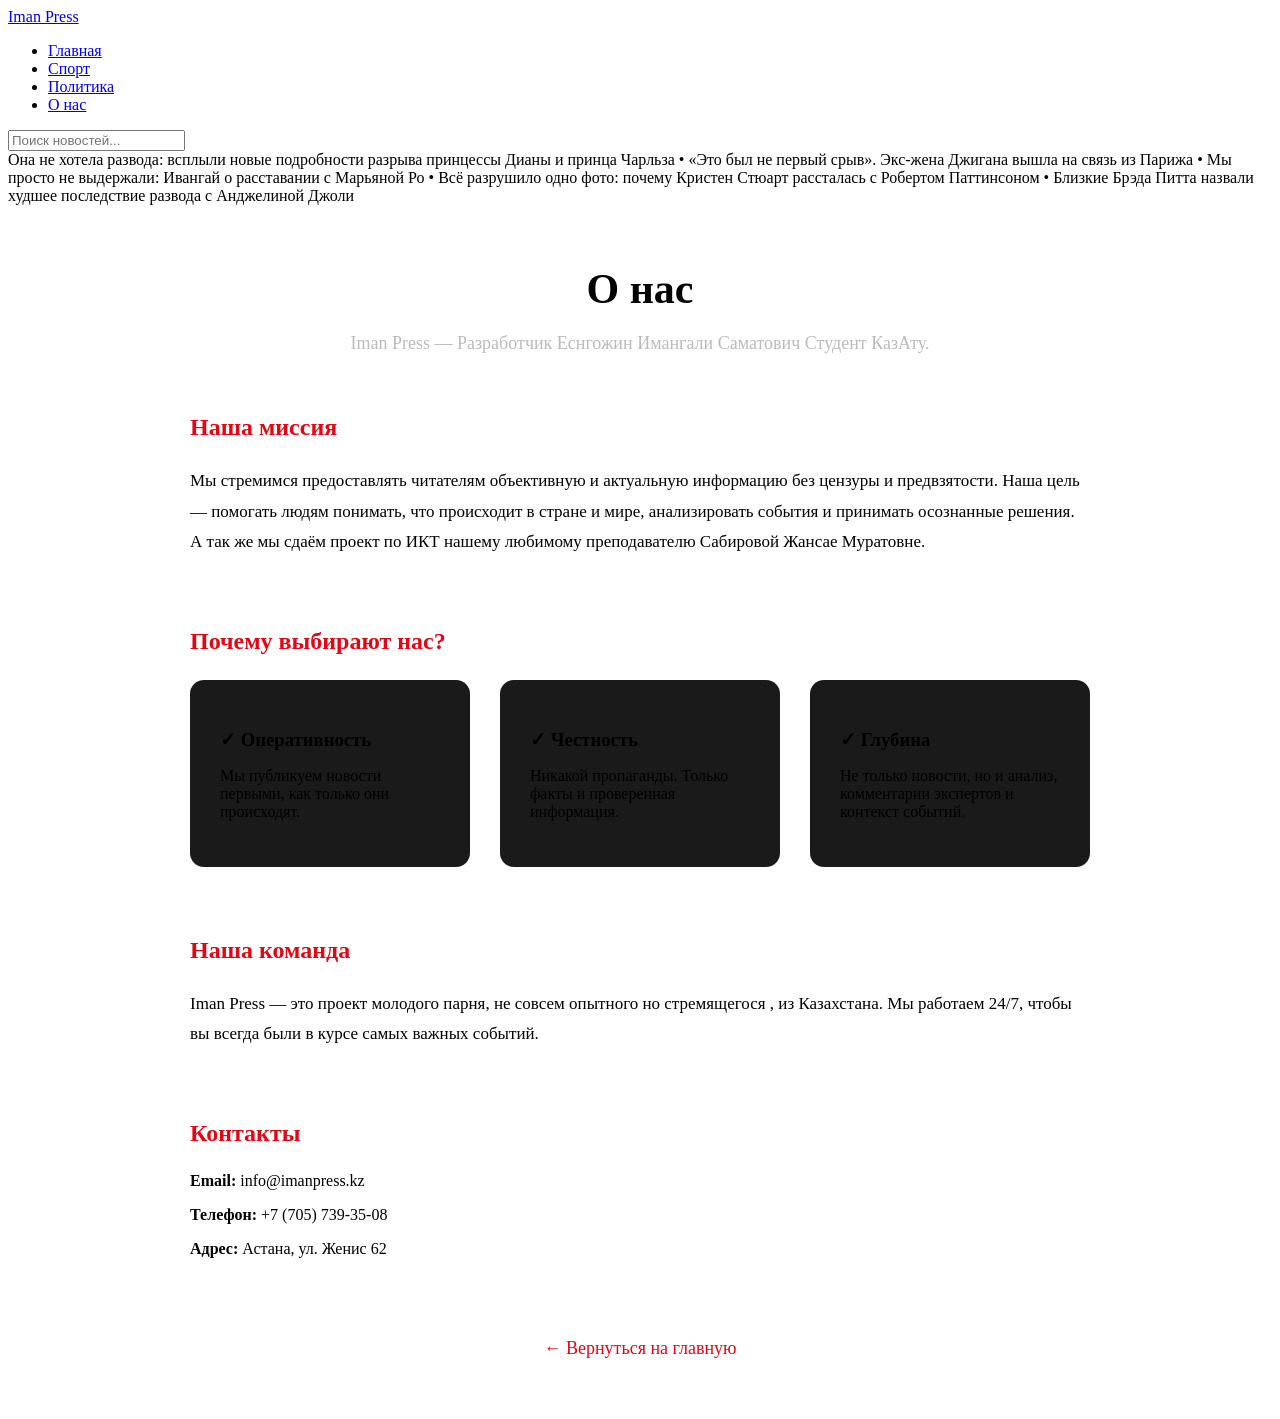
==== about.html @ 69dcd785 "Initial commit" ====
<!DOCTYPE html>
<html lang="ru">
<head>
    <meta charset="UTF-8">
    <meta name="viewport" content="width=device-width, initial-scale=1.0">
    <title>Iman Press — О нас</title>
    <link rel="stylesheet" href="style.css">
</head>
<body class="dark-page">

    <header>
        <nav class="navbar">    
            <div class="container">
                <a href="index.html" class="logo">Iman Press</a>
                <ul class="nav-menu">
                    <li><a href="index.html" class="nav-link">Главная</a></li>
                    <li><a href="sport.html" class="nav-link">Спорт</a></li>
                    <li><a href="politics.html" class="nav-link">Политика</a></li>
                    <li><a href="about.html" class="nav-link active">О нас</a></li>
                </ul>
                <input type="text" id="search-input" placeholder="Поиск новостей..." class="search-input">
            </div>
        </nav>

        <div class="breaking-news">
            <div class="container">
                <span id="ticker">Она не хотела развода: всплыли новые подробности разрыва принцессы Дианы и принца Чарльза  •  «Это был не первый срыв». Экс-жена Джигана вышла на связь из Парижа  •  Мы просто не выдержали: Ивангай о расставании с Марьяной Ро  •  Всё разрушило одно фото: почему Кристен Стюарт рассталась с Робертом Паттинсоном  •  Близкие Брэда Питта назвали худшее последствие развода с Анджелиной Джоли</span>
            </div>
        </div>
    </header>

    <main class="container" style="max-width: 900px; margin: 60px auto;">

        <h1 style="font-size: 42px; text-align: center; margin-bottom: 20px;">О нас</h1>
        <p style="text-align: center; font-size: 18px; color: #bbbbbb; max-width: 700px; margin: 0 auto 60px;">
            Iman Press — Разработчик Еснгожин Имангали Саматович Студент КазАту.
        </p>

        <div class="about-content">

            <section style="margin-bottom: 70px;">
                <h2 style="color: #e30613; margin-bottom: 25px;">Наша миссия</h2>
                <p style="font-size: 17px; line-height: 1.8;">
                    Мы стремимся предоставлять читателям объективную и актуальную информацию без цензуры и предвзятости. 
                    Наша цель — помогать людям понимать, что происходит в стране и мире, анализировать события и принимать осознанные решения.
                    А так же мы сдаём проект по ИКТ нашему любимому преподавателю Сабировой Жансае Муратовне.
                </p>
            </section>

            <section style="margin-bottom: 70px;">
                <h2 style="color: #e30613; margin-bottom: 25px;">Почему выбирают нас?</h2>
                <div style="display: grid; grid-template-columns: repeat(auto-fit, minmax(280px, 1fr)); gap: 30px;">
                    <div style="background: #1a1a1a; padding: 30px; border-radius: 14px;">
                        <h3 style="margin-bottom: 15px;">✓ Оперативность</h3>
                        <p>Мы публикуем новости первыми, как только они происходят.</p>
                    </div>
                    <div style="background: #1a1a1a; padding: 30px; border-radius: 14px;">
                        <h3 style="margin-bottom: 15px;">✓ Честность</h3>
                        <p>Никакой пропаганды. Только факты и проверенная информация.</p>
                    </div>
                    <div style="background: #1a1a1a; padding: 30px; border-radius: 14px;">
                        <h3 style="margin-bottom: 15px;">✓ Глубина</h3>
                        <p>Не только новости, но и анализ, комментарии экспертов и контекст событий.</p>
                    </div>
                </div>
            </section>

            <section style="margin-bottom: 70px;">
                <h2 style="color: #e30613; margin-bottom: 25px;">Наша команда</h2>
                <p style="font-size: 17px; line-height: 1.8;">
                    Iman Press — это проект молодого парня, не совсем опытного но стремящегося , из Казахстана. 
                    Мы работаем 24/7, чтобы вы всегда были в курсе самых важных событий.
                </p>
            </section>

            <section>
                <h2 style="color: #e30613; margin-bottom: 25px;">Контакты</h2>
                <p><strong>Email:</strong> info@imanpress.kz</p>
                <p><strong>Телефон:</strong> +7 (705) 739-35-08</p>
                <p><strong>Адрес:</strong> Астана, ул. Женис 62</p>
            </section>

        </div>

        <div style="text-align: center; margin-top: 80px;">
            <a href="index.html" style="color: #e30613; font-size: 18px; text-decoration: none;">
                ← Вернуться на главную
            </a>
        </div>

    </main>

    <script src="script.js"></script>
</body>
</html>
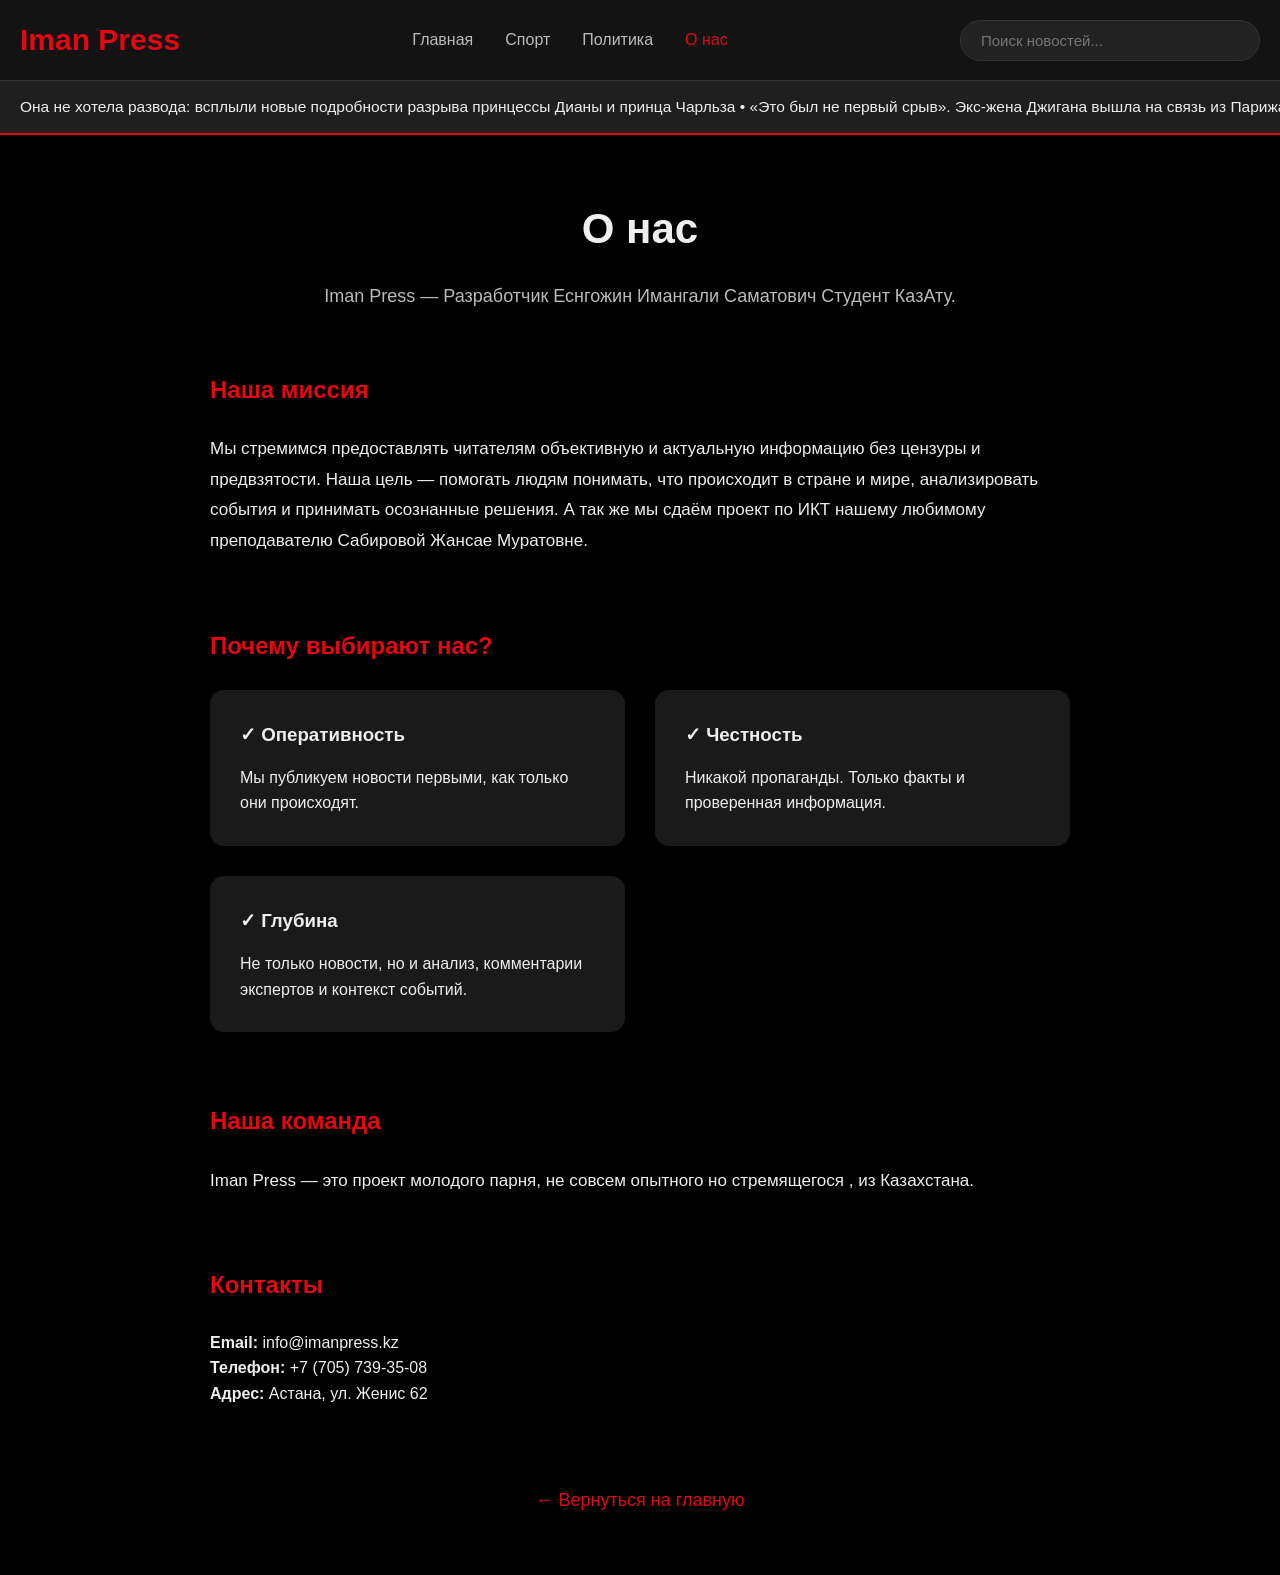
==== commit 15521a32: "Bug Fix" ====
--- a/about.html
+++ b/about.html
@@ -69,7 +69,7 @@
                 <h2 style="color: #e30613; margin-bottom: 25px;">Наша команда</h2>
                 <p style="font-size: 17px; line-height: 1.8;">
                     Iman Press — это проект молодого парня, не совсем опытного но стремящегося , из Казахстана. 
-                    Мы работаем 24/7, чтобы вы всегда были в курсе самых важных событий.
+                    <!-- Мы работаем 24/7, чтобы вы всегда были в курсе самых важных событий. -->
                 </p>
             </section>
 
@@ -92,4 +92,4 @@
 
     <script src="script.js"></script>
 </body>
-</html>+</html>
--- a/style.css
+++ b/style.css
@@ -0,0 +1,343 @@
+
+:root {
+    --bg: url('Photo/Bg.jpg');
+    --card: #1a1a1a;
+    --text: #eeeeee;
+    --text-light: #bbbbbb;
+    --accent: #e30613;
+    --border: #333333;
+}
+
+* {
+    margin: 0;
+    padding: 0;
+    box-sizing: border-box;
+}
+
+body {
+    background: var(--bg);
+    color: var(--text);
+    font-family: 'Segoe UI', Arial, sans-serif;
+    line-height: 1.6;
+}
+
+body.dark-page {
+    background: #000;
+}
+
+.navbar {
+    background: rgba(20, 20, 20, 0.98);
+    backdrop-filter: blur(12px);
+    position: sticky;
+    top: 0;
+    z-index: 1000;
+    border-bottom: 1px solid var(--border);
+    padding: 16px 0;
+}
+
+.container {
+    max-width: 1280px;
+    margin: 0 auto;
+    padding: 0 20px;
+}
+
+.navbar .container {
+    display: flex;
+    align-items: center;
+    justify-content: space-between;
+}
+
+.logo {
+    font-size: 30px;
+    font-weight: 700;
+    color: var(--accent);
+    text-decoration: none;
+}
+
+.nav-menu {
+    display: flex;
+    list-style: none;
+    gap: 32px;
+}
+
+.nav-menu a {
+    color: var(--text-light);
+    text-decoration: none;
+    font-weight: 500;
+    transition: 0.3s;
+}
+
+.nav-menu a:hover,
+.nav-menu a.active {
+    color: var(--accent);
+}
+
+.search-input {
+    padding: 11px 20px;
+    width: 300px;
+    background: #222;
+    border: 1px solid var(--border);
+    border-radius: 30px;
+    color: white;
+    font-size: 15px;
+}
+
+
+.breaking-news {
+    background: #1f1f1f;
+    padding: 13px 0;
+    border-bottom: 2px solid var(--accent);
+    overflow: hidden;
+    white-space: nowrap;
+}
+
+#ticker {
+    display: inline-block;
+    animation: ticker 28s linear infinite;
+    font-size: 15.5px;
+}
+
+@keyframes ticker {
+    0%   { transform: translateX(0); }
+    100% { transform: translateX(-50%); }
+}
+
+.hero {
+    position: relative;
+    height: 520px;
+    border-radius: 16px;
+    overflow: hidden;
+    margin: 35px 0;
+    box-shadow: 0 15px 40px rgba(0,0,0,0.7);
+}
+
+.hero-img {
+    width: 100%;
+    height: 100%;
+    object-fit: cover;
+    transition: transform 0.9s ease;
+}
+
+.hero:hover .hero-img {
+    transform: scale(1.07);
+}
+
+.hero-overlay {
+    position: absolute;
+    bottom: 0;
+    left: 0;
+    right: 0;
+    background: linear-gradient(transparent, rgba(0,0,0,0.92));
+    padding: 55px 45px 45px;
+}
+
+.hero-overlay a {
+    text-decoration: none;
+    color: #ff0000;
+}
+
+.hero-category {
+    color: var(--accent);
+    font-weight: 700;
+    font-size: 16px;
+    margin-bottom: 12px;
+}
+
+.hero-title {
+    font-size: 2.75rem;
+    line-height: 1.2;
+    margin-bottom: 16px;
+}
+
+.hero-desc {
+    font-size: 1.2rem;
+    max-width: 720px;
+    color: var(--text-light);
+}
+
+.main-with-sidebar {
+    display: grid;
+    grid-template-columns: 1fr 370px;
+    gap: 50px;
+    margin-top: 40px;
+}
+
+.section-title {
+    font-size: 29px;
+    margin-bottom: 32px;
+    position: relative;
+}
+
+.section-title::after {
+    content: '';
+    position: absolute;
+    bottom: -10px;
+    left: 0;
+    width: 65px;
+    height: 4px;
+    background: var(--accent);
+}
+
+.news-grid {
+    display: grid;
+    grid-template-columns: repeat(auto-fill, minmax(340px, 1fr));
+    gap: 28px;
+}
+
+.news-card {
+    background: var(--card);
+    border-radius: 14px;
+    overflow: hidden;
+    transition: all 0.4s ease;
+    box-shadow: 0 6px 20px rgba(0,0,0,0.5);
+}
+
+.news-card:hover {
+    transform: translateY(-12px);
+    box-shadow: 0 18px 40px rgba(227, 6, 19, 0.3);
+}
+
+.news-card img {
+    width: 100%;
+    height: 215px;
+    object-fit: cover;
+    object-position: top;
+}
+
+.card-body {
+    padding: 22px;
+}
+
+.card-body a {
+    text-decoration: none;
+    color: #ff0000;
+}
+
+.category {
+    color: var(--accent);
+    font-size: 14px;
+    font-weight: 600;
+    text-transform: uppercase;
+    letter-spacing: 0.5px;
+}
+
+.news-card h3 {
+    margin: 14px 0 16px;
+    font-size: 1.32rem;
+    line-height: 1.35;
+}
+
+.news-card p {
+    color: var(--text-light);
+    font-size: 15.2px;
+}
+
+.sidebar-widget {
+    background: var(--card);
+    border-radius: 14px;
+    padding: 24px;
+    margin-bottom: 32px;
+}
+
+.widget-title {
+    color: var(--accent);
+    font-size: 21px;
+    margin-bottom: 20px;
+    border-bottom: 2px solid #333;
+    padding-bottom: 12px;
+}
+
+.trending-item {
+    padding: 14px 0;
+    border-bottom: 1px solid #333;
+}
+
+.trending-item:last-child {
+    border-bottom: none;
+}
+
+.trending-item a {
+    color: var(--text-light);
+    text-decoration: none;
+    transition: 0.3s;
+}
+
+.trending-item a:hover {
+    color: white;
+}
+
+footer {
+    background: #111111;
+    padding: 70px 0 40px;
+    margin-top: 90px;
+    border-top: 1px solid #333;
+}
+
+.footer-top {
+    display: grid;
+    grid-template-columns: 2fr 1fr 1fr 1.5fr;
+    gap: 40px;
+    margin-bottom: 60px;
+}
+
+.footer-column h4 {
+    color: var(--accent);
+    margin-bottom: 18px;
+    font-size: 18px;
+}
+
+.footer-column a {
+    display: block;
+    color: var(--text-light);
+    text-decoration: none;
+    margin-bottom: 10px;
+    transition: 0.3s;
+}
+
+.footer-column a:hover {
+    color: white;
+}
+
+.footer-subscribe {
+    display: flex;
+    margin-top: 12px;
+}
+
+.footer-subscribe input {
+    flex: 1;
+    padding: 14px;
+    background: #222;
+    border: 1px solid #444;
+    border-radius: 8px 0 0 8px;
+    color: white;
+}
+
+.footer-subscribe button {
+    padding: 14px 24px;
+    background: var(--accent);
+    border: none;
+    border-radius: 0 8px 8px 0;
+    color: white;
+    font-weight: 600;
+    cursor: pointer;
+}
+
+.footer-bottom {
+    display: flex;
+    justify-content: space-between;
+    align-items: center;
+    padding-top: 30px;
+    border-top: 1px solid #333;
+    font-size: 14px;
+    color: #888;
+}
+
+.footer-links a {
+    color: #888;
+    text-decoration: none;
+    margin-left: 25px;
+}
+
+.footer-links a:hover {
+    color: var(--accent);
+}
